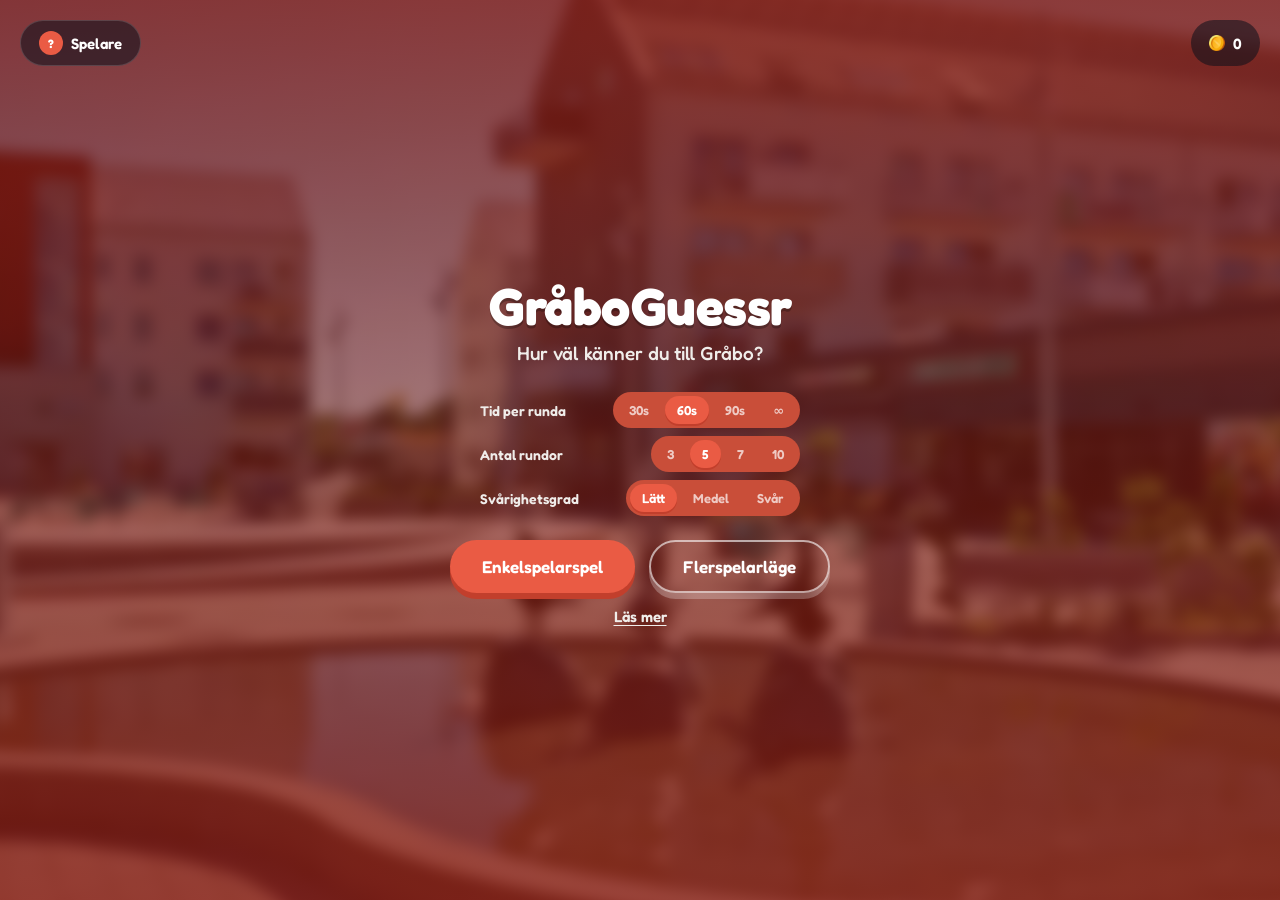
==== index.html @ 7922373d "Add coin icon to leaderboard rows, hide the scrollbar, clean up test accounts - Each leaderboard row" ====
<!DOCTYPE html>
<html lang="sv">
<head>
<meta charset="UTF-8">
<meta name="viewport" content="width=device-width, initial-scale=1.0">
<title>GråboGuessr</title>
<link rel="icon" href="favicon.ico">
<link rel="preconnect" href="https://fonts.googleapis.com">
<link rel="preconnect" href="https://fonts.gstatic.com" crossorigin>
<link href="https://fonts.googleapis.com/css2?family=Fredoka:wght@500;600;700&display=swap" rel="stylesheet">
<link rel="stylesheet" href="https://unpkg.com/leaflet@1.9.4/dist/leaflet.css" />
<link rel="stylesheet" href="style.css?v=23">
<!-- Inlined (not in style.css) so this renders instantly, before the
     external stylesheet has even finished loading - the whole point is to
     never show an unstyled flash while the background photo/font load in. -->
<style>
  #page-loading {
    position: fixed; inset: 0; z-index: 9999;
    background: #0C1220;
    display: flex; flex-direction: column; align-items: center; justify-content: center; gap: 16px;
    transition: opacity .4s ease;
  }
  #page-loading.fade-hidden { opacity: 0; pointer-events: none; }
  #page-loading .spinner {
    width: 44px; height: 44px; border-radius: 50%;
    border: 4px solid rgba(255,255,255,.25); border-top-color: #EA5B44;
    animation: page-loading-spin .8s linear infinite;
  }
  @keyframes page-loading-spin { to { transform: rotate(360deg); } }
  #page-loading p { color: #fff; font-family: system-ui, sans-serif; font-weight: 600; font-size: 15px; }
</style>
</head>
<body>

  <div id="page-loading">
    <div class="spinner"></div>
    <p>Laddar…</p>
  </div>
  <script>
    (function () {
      var el = document.getElementById('page-loading');
      var pending = 2;
      function done() {
        pending--;
        if (pending <= 0 && el) el.classList.add('fade-hidden');
      }
      var img = new Image();
      img.onload = done;
      img.onerror = done;
      img.src = 'assets/bg-torget.jpg';
      if (document.fonts && document.fonts.ready) {
        document.fonts.ready.then(done).catch(done);
      } else {
        done();
      }
      setTimeout(function () { if (el) el.classList.add('fade-hidden'); }, 4000);
    })();
  </script>

  <!-- Singleplayer game screen -->
  <div id="game" class="hidden">
    <div id="photo-panel">
      <img id="photo" src="" alt="Gissa var i Gråbo detta foto togs">
      <div id="hud">
        <span id="round-info">Round 1 / 5</span>
        <span id="score-info">Score: 0</span>
        <span id="timer-info" class="hidden"></span>
      </div>
      <button id="quit-btn" class="quit-btn">✕ Avsluta</button>
    </div>
    <div id="map-panel">
      <div id="map"></div>
      <button id="guess-btn" class="btn" disabled>Gissa</button>
    </div>
    <div id="round-loading" class="round-loading">
      <p>Laddar nästa runda…</p>
    </div>
  </div>

  <div id="result-modal" class="hidden">
    <div id="result-box">
      <h2 id="result-title"></h2>
      <p id="result-distance"></p>
      <p id="result-points"></p>
      <button id="next-btn" class="btn">Nästa runda</button>
    </div>
  </div>

  <!-- Start screen -->
  <div id="start-modal">
    <div id="top-pills">
      <div class="pill" id="user-pill">
        <span class="pill-avatar" id="user-pill-avatar">?</span>
        <span id="user-pill-name">Spelare</span>
      </div>
      <button class="pill pill-btn" id="leaderboard-btn">
        <img class="coin-icon" src="assets/coin-icon.png" alt="">
        <span id="points-display">0</span>
      </button>
    </div>
    <div id="start-box">
      <h1>GråboGuessr</h1>
      <p>Hur väl känner du till Gråbo?</p>

      <div id="sp-settings">
        <div class="lobby-setting-row">
          <label>Tid per runda</label>
          <div class="seg-group" id="sp-setting-timer">
            <button type="button" class="seg-btn" data-value="30">30s</button>
            <button type="button" class="seg-btn active" data-value="60">60s</button>
            <button type="button" class="seg-btn" data-value="90">90s</button>
            <button type="button" class="seg-btn" data-value="0" title="Ingen gräns">∞</button>
          </div>
        </div>
        <div class="lobby-setting-row">
          <label>Antal rundor</label>
          <div class="seg-group" id="sp-setting-rounds">
            <button type="button" class="seg-btn" data-value="3">3</button>
            <button type="button" class="seg-btn active" data-value="5">5</button>
            <button type="button" class="seg-btn" data-value="7">7</button>
            <button type="button" class="seg-btn" data-value="10">10</button>
          </div>
        </div>
        <div class="lobby-setting-row">
          <label>Svårighetsgrad</label>
          <div class="seg-group" id="sp-setting-difficulty">
            <button type="button" class="seg-btn active" data-value="easy">Lätt</button>
            <button type="button" class="seg-btn" data-value="medium">Medel</button>
            <button type="button" class="seg-btn" data-value="hard">Svår</button>
          </div>
        </div>
      </div>

      <div class="start-actions">
        <button id="start-btn" class="btn">Enkelspelarspel</button>
        <button id="multiplayer-btn" class="btn btn-outline">Flerspelarläge</button>
      </div>

      <button type="button" id="about-btn" class="text-link">Läs mer</button>
    </div>
  </div>

  <!-- About / rules info, opened via "Läs mer" -->
  <div id="about-modal" class="hidden">
    <div id="about-box">
      <h2>Om GråboGuessr</h2>
      <p>Fem foton, tagna runt om i Gråbo. Du placerar en nål på kartan där du tror bilden togs - ju närmare, desto fler poäng.</p>
      <p>Flerspelarläge låter dig och en vän tävla i samma rundor i realtid, med egna inställningar för antal rundor, tid per runda och svårighetsgrad.</p>
      <p>Dina Gråbopoäng sparas mellan omgångar och syns på topplistan.</p>
      <button type="button" id="about-close" class="btn">Stäng</button>
    </div>
  </div>

  <div id="end-modal" class="hidden">
    <div id="end-box">
      <h1>Spelet slut</h1>
      <p id="final-score"></p>
      <button id="restart-btn" class="btn">Spela igen</button>
    </div>
  </div>

  <!-- Username entry (first visit only) -->
  <div id="username-modal" class="hidden">
    <div id="username-box">
      <h1>Vem spelar?</h1>
      <p>Välj ett namn för topplistan. Du loggas in automatiskt nästa gång.</p>
      <form id="username-form">
        <input id="username-input" type="text" maxlength="24" placeholder="Ditt namn" autocomplete="off" required>
        <button id="username-submit" type="submit" class="btn">Klar</button>
      </form>
    </div>
  </div>

  <!-- Leaderboard -->
  <div id="leaderboard-modal" class="hidden">
    <div id="leaderboard-box">
      <h2>Topplista</h2>
      <ul id="leaderboard-list"></ul>
      <button id="leaderboard-close" class="btn">Stäng</button>
    </div>
  </div>

  <!-- Multiplayer: create/join -->
  <div id="multiplayer-modal" class="hidden">
    <div id="multiplayer-box">
      <h2>Flerspelarläge</h2>

      <div class="mp-section">
        <button id="mp-create-btn" class="btn">Skapa rum</button>
      </div>

      <div class="mp-divider">eller</div>

      <div class="mp-section mp-join-row">
        <input id="mp-join-code" type="text" maxlength="4" placeholder="KOD" autocomplete="off">
        <button id="mp-join-btn" class="btn btn-outline">Gå med</button>
      </div>

      <button id="mp-back-btn" class="btn btn-text">Tillbaka</button>
    </div>
  </div>

  <!-- Multiplayer: lobby -->
  <div id="lobby-modal" class="hidden">
    <div id="lobby-box">
      <h2>Mitt rum</h2>
      <div class="lobby-code-label">Kod</div>
      <div id="lobby-code"></div>
      <div class="lobby-code-label">Spelare</div>
      <ul id="lobby-players"></ul>

      <div class="lobby-code-label">Inställningar</div>
      <div id="lobby-settings">
        <div class="lobby-setting-row">
          <label>Tid per runda</label>
          <div class="seg-group" id="setting-timer">
            <button type="button" class="seg-btn" data-value="30">30s</button>
            <button type="button" class="seg-btn active" data-value="60">60s</button>
            <button type="button" class="seg-btn" data-value="90">90s</button>
            <button type="button" class="seg-btn" data-value="0" title="Ingen gräns">∞</button>
          </div>
        </div>
        <div class="lobby-setting-row">
          <label>Antal rundor</label>
          <div class="seg-group" id="setting-rounds">
            <button type="button" class="seg-btn" data-value="3">3</button>
            <button type="button" class="seg-btn active" data-value="5">5</button>
            <button type="button" class="seg-btn" data-value="7">7</button>
            <button type="button" class="seg-btn" data-value="10">10</button>
          </div>
        </div>
        <div class="lobby-setting-row">
          <label>Svårighetsgrad</label>
          <div class="seg-group" id="setting-difficulty">
            <button type="button" class="seg-btn active" data-value="easy">Lätt</button>
            <button type="button" class="seg-btn" data-value="medium">Medel</button>
            <button type="button" class="seg-btn" data-value="hard">Svår</button>
          </div>
        </div>
      </div>

      <button id="lobby-start-btn" class="btn hidden" disabled>Starta</button>
      <button id="lobby-leave-btn" class="btn btn-text">Lämna</button>
    </div>
  </div>

  <!-- Multiplayer game screen -->
  <div id="mp-game" class="hidden">
    <div class="photo-panel">
      <img id="mp-photo" src="" alt="Gissa var i Gråbo detta foto togs">
      <div class="hud">
        <span id="mp-round-info">Runda 1 / 5</span>
        <span id="mp-timer-info" class="hidden"></span>
      </div>
      <button id="mp-quit-btn" class="quit-btn">✕ Avsluta</button>
    </div>
    <div class="map-panel">
      <div id="mp-map"></div>
      <button id="mp-guess-btn" class="btn" disabled>Gissa</button>
    </div>
    <div id="mp-round-loading" class="round-loading">
      <p>Laddar nästa runda…</p>
    </div>
  </div>

  <!-- Multiplayer: round reveal -->
  <div id="mp-result-modal" class="hidden">
    <div class="result-box">
      <h2>Rundans resultat</h2>
      <div id="mp-result-text"></div>
      <p id="mp-result-waiting" class="hidden">Väntar på att värden ska fortsätta…</p>
      <button id="mp-next-btn" class="btn">Nästa runda</button>
    </div>
  </div>

  <!-- Multiplayer: final standings -->
  <div id="mp-final-modal" class="hidden">
    <div class="end-box">
      <h1>Spelet slut</h1>
      <ul id="mp-final-list"></ul>
      <button id="mp-final-close" class="btn">Klar</button>
    </div>
  </div>

  <!-- Multiplayer: blocking spinner for room create/join/start network calls -->
  <div id="mp-loading" class="hidden">
    <div class="spinner"></div>
    <p id="mp-loading-text">Laddar…</p>
  </div>

  <!-- Generic confirm dialog, replacing native confirm() - see customConfirm() in game.js -->
  <div id="confirm-modal" class="hidden">
    <div id="confirm-box">
      <p id="confirm-message"></p>
      <div class="confirm-actions">
        <button type="button" id="confirm-yes" class="btn">Ja</button>
        <button type="button" id="confirm-no" class="btn btn-outline">Avbryt</button>
      </div>
    </div>
  </div>

  <script src="https://unpkg.com/leaflet@1.9.4/dist/leaflet.js"></script>
  <script src="https://unpkg.com/leaflet-rotate@0.2.8/dist/leaflet-rotate-src.js"></script>
  <script src="https://www.gstatic.com/firebasejs/10.14.1/firebase-app-compat.js"></script>
  <script src="https://www.gstatic.com/firebasejs/10.14.1/firebase-auth-compat.js"></script>
  <script src="https://www.gstatic.com/firebasejs/10.14.1/firebase-firestore-compat.js"></script>
  <script src="firebase-config.js"></script>
  <script src="auth.js?v=2"></script>
  <script src="leaderboard.js?v=2"></script>
  <script src="spots.js?v=3"></script>
  <script src="game.js?v=16"></script>
  <script src="multiplayer.js?v=13"></script>
</body>
</html>
---- style.css ----
* { box-sizing: border-box; margin: 0; padding: 0; }

:root {
  --coral: #EA5B44;
  --coral-dark: #C23F2C;
  --coral-hover: #F16A52;
  --card: #E8563F;
  --card-field: #C94E39;
  --ink: #0C1220;
  --pill-bg: rgba(10, 16, 26, 0.55);
  --gold: #F2C14E;
  --gold-dark: #C9962C;
}

body {
  font-family: 'Fredoka', system-ui, sans-serif;
  overflow: hidden;
  height: 100vh;
  color: #fff;
  background: #0C1220;
}

/* The background photo lives on its own blurred, oversized layer (rather
   than a filter on body itself) so the blur never touches foreground text/
   buttons. Oversizing via scale keeps the blur's softened edges just
   outside the viewport instead of showing as a lighter border. */
body::before {
  content: '';
  position: fixed;
  inset: 0;
  background: url('assets/bg-torget.jpg') center/cover no-repeat;
  filter: blur(7px);
  transform: scale(1.08);
  z-index: 0;
  pointer-events: none;
}

body::after {
  content: '';
  position: fixed;
  inset: 0;
  background: linear-gradient(180deg, rgba(140,31,20,.82), rgba(140,31,20,.55) 45%, rgba(140,31,20,.78));
  z-index: 0;
  pointer-events: none;
}

/* Entrance animations - both use `both` fill-mode so the element holds its
   end state, and rely on a CSS quirk that's actually reliable across
   browsers: an element's `animation` restarts every time it goes from
   `display:none` back to rendered, since box generation happens fresh.
   That means these just work with the existing .hidden-toggling code with
   no JS changes needed. */
@keyframes modalPop {
  from { opacity: 0; transform: scale(.92) translateY(10px); }
  to { opacity: 1; transform: scale(1) translateY(0); }
}
@keyframes screenFade {
  from { opacity: 0; }
  to { opacity: 1; }
}

#game, #mp-game {
  display: flex; height: 100vh; width: 100vw; position: relative; z-index: 1;
  animation: screenFade .3s ease both;
}

#photo-panel, .photo-panel { flex: 1; position: relative; background: #111; overflow: hidden; }
/* The app's captured JPEGs carry a stale/incorrect EXIF orientation tag from
   the phone even though the stored pixels are already right-side up - so
   force browsers to ignore that tag and render the raw pixels as-is. */
#photo, #mp-photo {
  width: 100%; height: 100%; object-fit: cover; display: block; image-orientation: none;
  cursor: zoom-in; transform-origin: 50% 50%; user-select: none;
}

#hud, .hud {
  position: absolute; top: 14px; left: 14px;
  display: flex; gap: 10px;
}
#hud span, .hud span {
  background: var(--pill-bg); color: #fff;
  padding: 8px 16px; border-radius: 999px;
  font-weight: 600; font-size: 14px;
  border: 1px solid rgba(255,255,255,0.15);
}

/* Lets a player bail out of a game/room in progress - mirrors the HUD
   pills' look but sits top-right and is clickable. */
.quit-btn {
  position: absolute; top: 14px; right: 14px; z-index: 1000;
  font-family: 'Fredoka', system-ui, sans-serif;
  background: var(--pill-bg); color: #fff;
  padding: 8px 16px; border-radius: 999px;
  font-weight: 600; font-size: 14px; border: 1px solid rgba(255,255,255,0.15);
  cursor: pointer;
}
.quit-btn:hover { background: rgba(10,16,26,0.75); }

#map-panel, .map-panel {
  width: 380px; position: relative; border-left: 3px solid var(--coral-dark);
  transition: width .25s ease;
  z-index: 2;
}
#map-panel:hover, .map-panel:hover { width: 60%; }
/* Once the round's result is in, the map takes over most of the screen
   automatically (no hover needed) so both pins and the real spot are easy
   to read while the result card is up. */
#map-panel.reveal, .map-panel.reveal,
#map-panel.reveal:hover, .map-panel.reveal:hover { width: 78%; }
#map, #mp-map { width: 100%; height: 100%; }

/* Trim Leaflet's attribution box down so it's a quiet corner label, not a bar. */
.leaflet-control-attribution {
  background: rgba(10,16,26,0.55) !important; color: #eee !important;
  font-size: 5px !important; padding: 0 3px !important; line-height: 1.3 !important;
}
.leaflet-control-attribution a { color: #fff !important; }

#guess-btn, #mp-guess-btn {
  position: absolute; bottom: 20px; left: 50%; transform: translateX(-50%);
  z-index: 1000;
}

.btn {
  font-family: 'Fredoka', system-ui, sans-serif;
  padding: 14px 32px; font-size: 17px; font-weight: 600;
  background: var(--coral); color: #fff; border: none; border-radius: 999px;
  cursor: pointer; box-shadow: 0 6px 0 var(--coral-dark);
  transition: transform .12s cubic-bezier(.2,.8,.3,1.2), box-shadow .12s ease, background .15s ease;
}
.btn:hover { background: var(--coral-hover); transform: translateY(-2px); box-shadow: 0 8px 0 var(--coral-dark); }
.btn:active { transform: translateY(4px); box-shadow: 0 2px 0 var(--coral-dark); }
.btn:disabled {
  background: #8a8f99; box-shadow: 0 6px 0 #6b6f78; cursor: not-allowed;
}
.btn:disabled:hover { background: #8a8f99; transform: none; box-shadow: 0 6px 0 #6b6f78; }
.btn:disabled:active { transform: none; box-shadow: 0 6px 0 #6b6f78; }

/* Secondary button style - outlined, for the "less primary" of two actions. */
.btn-outline {
  background: transparent; color: #fff;
  box-shadow: 0 6px 0 rgba(255,255,255,.25);
  border: 2px solid rgba(255,255,255,.6);
}
.btn-outline:hover {
  background: rgba(255,255,255,.1);
  box-shadow: 0 8px 0 rgba(255,255,255,.25);
}
.btn-outline:active { box-shadow: 0 2px 0 rgba(255,255,255,.25); }

/* Plain text button - for low-emphasis actions like "back" / "leave". */
.btn-text {
  background: transparent; color: #F0EDEA;
  box-shadow: none; padding: 10px 20px; font-size: 15px;
  text-decoration: underline; text-underline-offset: 3px;
}
.btn-text:hover { background: transparent; color: #fff; }
.btn-text:active { transform: none; }

.hidden { display: none !important; }

#result-modal, #start-modal, #end-modal, #username-modal, #leaderboard-modal,
#multiplayer-modal, #lobby-modal, #mp-result-modal, #mp-final-modal, #about-modal {
  position: fixed; inset: 0;
  display: flex; align-items: center; justify-content: center; z-index: 2000;
  text-align: center;
}

/* Only the start menu shows the blurred photo. Every other screen you
   navigate to (as opposed to overlays like the round-result reveal, which
   deliberately floats over the still-visible game) fills the whole
   viewport with the brand color instead - there's nothing behind it, so
   no floating "window" is needed. */
#username-modal, #leaderboard-modal, #multiplayer-modal, #lobby-modal,
#about-modal, #end-modal, #mp-final-modal {
  background: var(--card);
}

#start-modal, #end-modal { flex-direction: column; gap: 8px; }
#start-box, #end-box { animation: modalPop .3s cubic-bezier(.2,.8,.3,1.1) both; }

#start-box h1, #end-box h1, .end-box h1 {
  font-size: 52px; font-weight: 700; letter-spacing: -0.5px;
  text-shadow: 0 3px 0 rgba(0,0,0,.25);
  margin-bottom: 4px;
}
#start-box p {
  font-size: 19px; font-weight: 500; color: #F0EDEA;
  margin-bottom: 28px; max-width: 480px;
}
#end-box #final-score {
  font-size: 20px; font-weight: 600; margin-bottom: 24px; color: #F0EDEA;
}
.end-box {
  max-width: 420px;
  animation: modalPop .3s cubic-bezier(.2,.8,.3,1.1) both;
}

/* The result modal floats over the still-live photo/map, so only the card
   itself should catch clicks/scroll - the invisible backdrop area must let
   zoom, pan and the map's hover-grow keep working underneath it. */
#result-modal, #mp-result-modal { pointer-events: none; }
#result-box, .result-box {
  pointer-events: auto;
  background: var(--card);
  padding: 32px 40px; border-radius: 24px;
  border: 1px solid rgba(255,255,255,0.15);
  box-shadow: 0 10px 0 var(--coral-dark), 0 20px 40px rgba(0,0,0,.4);
  max-width: 420px;
  animation: modalPop .3s cubic-bezier(.2,.8,.3,1.1) both;
}
#result-box h2, .result-box h2 { font-size: 26px; margin-bottom: 14px; }
#result-box p, .result-box p { margin: 6px 0; font-size: 16px; font-weight: 500; }
#result-box #next-btn { margin-top: 18px; }
.result-box #mp-next-btn { margin-top: 18px; }
#mp-result-text { margin: 6px 0 4px; font-size: 16px; font-weight: 500; text-align: left; }
#mp-result-text div { margin: 4px 0; }
#mp-result-waiting { font-size: 14px; color: #F0EDEA; margin: 10px 0; }

/* Top-left username pill / top-right Gråbopoäng pill, like the mockups. */
#top-pills {
  position: fixed; top: 20px; left: 20px; right: 20px;
  display: flex; justify-content: space-between; z-index: 2100;
}
.pill {
  background: var(--pill-bg); border: 1px solid rgba(255,255,255,.15);
  border-radius: 999px; padding: 10px 18px;
  font-weight: 600; font-size: 15px; color: #fff;
  display: flex; align-items: center; gap: 8px;
  transition: transform .15s ease;
}
button.pill-btn {
  font-family: inherit; border: none; cursor: pointer;
}
button.pill-btn:hover { transform: translateY(-1px); }
.coin-icon {
  width: 16px; height: 16px; display: block;
}

/* Lightweight stand-in avatar (first letter of the player's name) next to
   the username pill, echoing the profile-picture slot in the mockup
   without building a whole upload feature. */
.pill-avatar {
  width: 24px; height: 24px; border-radius: 50%;
  background: var(--coral); color: #fff;
  display: flex; align-items: center; justify-content: center;
  font-size: 12px; font-weight: 700; flex-shrink: 0;
}

.start-actions {
  display: flex; gap: 14px; justify-content: center; flex-wrap: wrap;
}

/* "Läs mer" under the start buttons, opening the about modal - a quiet
   text link, not another button, so it doesn't compete with the CTAs. */
.text-link {
  background: none; border: none; color: #F0EDEA;
  font-family: 'Fredoka', system-ui, sans-serif; font-size: 15px; font-weight: 600;
  text-decoration: underline; text-underline-offset: 3px;
  cursor: pointer; margin-top: 14px; transition: color .15s ease;
}
.text-link:hover { color: #fff; }

/* These used to be floating cards; now the whole screen (#username-modal
   etc.) is already the brand color, so the box just sizes/centers the
   content instead of drawing its own nested "window". */
#username-box, #leaderboard-box, #multiplayer-box, #lobby-box, #about-box {
  max-width: 380px; width: 90vw;
  animation: modalPop .3s cubic-bezier(.2,.8,.3,1.1) both;
}
#username-box h1, #leaderboard-box h2, #multiplayer-box h2, #lobby-box h2, #about-box h2 {
  font-size: 30px; margin-bottom: 10px;
}
#username-box p { font-size: 15px; color: #F0EDEA; margin-bottom: 20px; }
#about-box p { font-size: 15px; color: #F0EDEA; margin: 10px 0; text-align: left; }
#about-box #about-close { margin-top: 14px; }

#username-form { display: flex; flex-direction: column; gap: 14px; }
#username-input, #mp-join-code {
  font-family: 'Fredoka', system-ui, sans-serif;
  padding: 12px 18px; font-size: 16px; font-weight: 600;
  border-radius: 999px; border: 2px solid var(--card-field);
  background: var(--card-field); color: #fff; text-align: center;
}
#username-input::placeholder, #mp-join-code::placeholder { color: rgba(255,255,255,.6); }
#username-input:focus, #mp-join-code:focus { outline: 2px solid #fff; }
#mp-join-code { text-transform: uppercase; letter-spacing: 3px; }

#leaderboard-list {
  list-style: none; margin: 16px 0; max-height: 50vh; overflow-y: auto;
  scrollbar-width: none; -ms-overflow-style: none;
}
#leaderboard-list::-webkit-scrollbar { display: none; }
.leaderboard-row, .mp-final-row {
  display: flex; align-items: center; gap: 12px;
  padding: 8px 10px; border-radius: 12px; font-weight: 600;
}
.leaderboard-row.me, .mp-final-row.me { background: rgba(255,255,255,.12); }
.leaderboard-row .points, .mp-final-row .points {
  display: flex; align-items: center; gap: 6px;
}
.leaderboard-row .rank, .mp-final-row .rank { width: 24px; color: var(--gold); }
.leaderboard-row .name, .mp-final-row .name { flex: 1; text-align: left; }
.leaderboard-empty { padding: 10px; color: #F0EDEA; font-weight: 500; }

.mp-section { margin: 10px 0; }
.mp-divider { color: #F0EDEA; font-size: 13px; margin: 4px 0; }
.mp-join-row { display: flex; gap: 10px; justify-content: center; }
.mp-join-row #mp-join-code { width: 110px; }

.lobby-code-label { font-size: 13px; color: #F0EDEA; margin-top: 16px; text-transform: uppercase; letter-spacing: 1px; }
#lobby-code {
  font-size: 40px; font-weight: 700; letter-spacing: 6px;
  margin: 6px 0 4px;
}
#lobby-players { list-style: none; margin: 8px 0 20px; }
#lobby-players li { padding: 6px 0; font-weight: 600; }

#lobby-settings { margin: 6px 0 4px; }
.lobby-setting-row {
  display: flex; align-items: center; justify-content: space-between;
  gap: 10px; margin: 8px 0;
}
.lobby-setting-row label { font-size: 14px; font-weight: 600; color: #F0EDEA; }

/* Segmented pill control - replaces native <select> for settings so they
   fit the game's own rounded-pill language instead of default browser
   dropdown chrome, and gives real click targets to animate. */
.seg-group {
  display: flex; gap: 4px; background: var(--card-field);
  border-radius: 999px; padding: 4px;
}
.seg-btn {
  font-family: 'Fredoka', system-ui, sans-serif; font-weight: 600; font-size: 13px;
  padding: 6px 12px; border-radius: 999px; border: none; background: transparent;
  color: rgba(255,255,255,.7); cursor: pointer;
  transition: background .15s ease, color .15s ease, transform .1s ease;
}
.seg-btn:hover:not(.active):not(:disabled) { background: rgba(255,255,255,.08); color: #fff; }
.seg-btn.active {
  background: var(--coral); color: #fff; box-shadow: 0 2px 0 var(--coral-dark);
}
.seg-btn:active:not(:disabled) { transform: scale(.92); }
.seg-btn:disabled { cursor: not-allowed; opacity: .55; }

#lobby-start-btn {
  margin-top: 12px; text-transform: uppercase; letter-spacing: 1px;
}
#lobby-leave-btn { margin-top: 6px; }

/* Difficulty filters applied to the photo (#photo or #mp-photo) - "medium"/
   "hard" make it harder to read without changing the underlying image.
   Shared by singleplayer and multiplayer. */
.difficulty-medium { filter: blur(3px); }
.difficulty-hard { filter: blur(6px) grayscale(50%); }

/* Black cover shown while the next round's photo loads, so players never
   see a half-loaded or stale image; fades out once it's ready. Shared by
   #round-loading (singleplayer) and #mp-round-loading (multiplayer). */
.round-loading {
  position: absolute; inset: 0; z-index: 50;
  background: #000; display: flex; align-items: center; justify-content: center;
  transition: opacity .4s ease; opacity: 1;
}
.round-loading p { font-size: 20px; font-weight: 600; color: #fff; }
.round-loading.fade-hidden { opacity: 0; pointer-events: none; }

/* Singleplayer's settings selects live on the start screen (not in a fixed-
   width card like the lobby), so give the row group its own column width. */
#sp-settings { margin: 4px 0 24px; }
#sp-settings .lobby-setting-row { max-width: 320px; margin: 8px auto; }

#mp-final-list { list-style: none; margin: 16px 0; text-align: left; }

/* Blocking spinner shown during room create/join/start network round-trips,
   so those clicks don't look like nothing happened while Firestore responds. */
#mp-loading {
  position: fixed; inset: 0; z-index: 2200;
  display: flex; flex-direction: column; align-items: center; justify-content: center;
  gap: 16px; background: rgba(8,14,26,.6);
}
#mp-loading p { font-weight: 600; font-size: 16px; }
.spinner {
  width: 40px; height: 40px; border-radius: 50%;
  border: 4px solid rgba(255,255,255,.25); border-top-color: #fff;
  animation: mp-spin .8s linear infinite;
}
@keyframes mp-spin { to { transform: rotate(360deg); } }

/* Custom confirm dialog (replaces native confirm()) - dims whatever's
   behind it (live game, map, or a solid-color menu page) so the card
   reads clearly either way. */
#confirm-modal {
  position: fixed; inset: 0; z-index: 2500;
  display: flex; align-items: center; justify-content: center;
  background: rgba(8,14,26,.6);
}
#confirm-box {
  background: var(--card); padding: 28px 32px; border-radius: 24px;
  border: 1px solid rgba(255,255,255,0.15);
  box-shadow: 0 10px 0 var(--coral-dark), 0 20px 40px rgba(0,0,0,.4);
  max-width: 360px; width: 90vw;
  text-align: center;
  animation: modalPop .25s cubic-bezier(.2,.8,.3,1.1) both;
}
#confirm-message { font-size: 18px; font-weight: 600; margin-bottom: 22px; }
.confirm-actions { display: flex; gap: 12px; justify-content: center; }
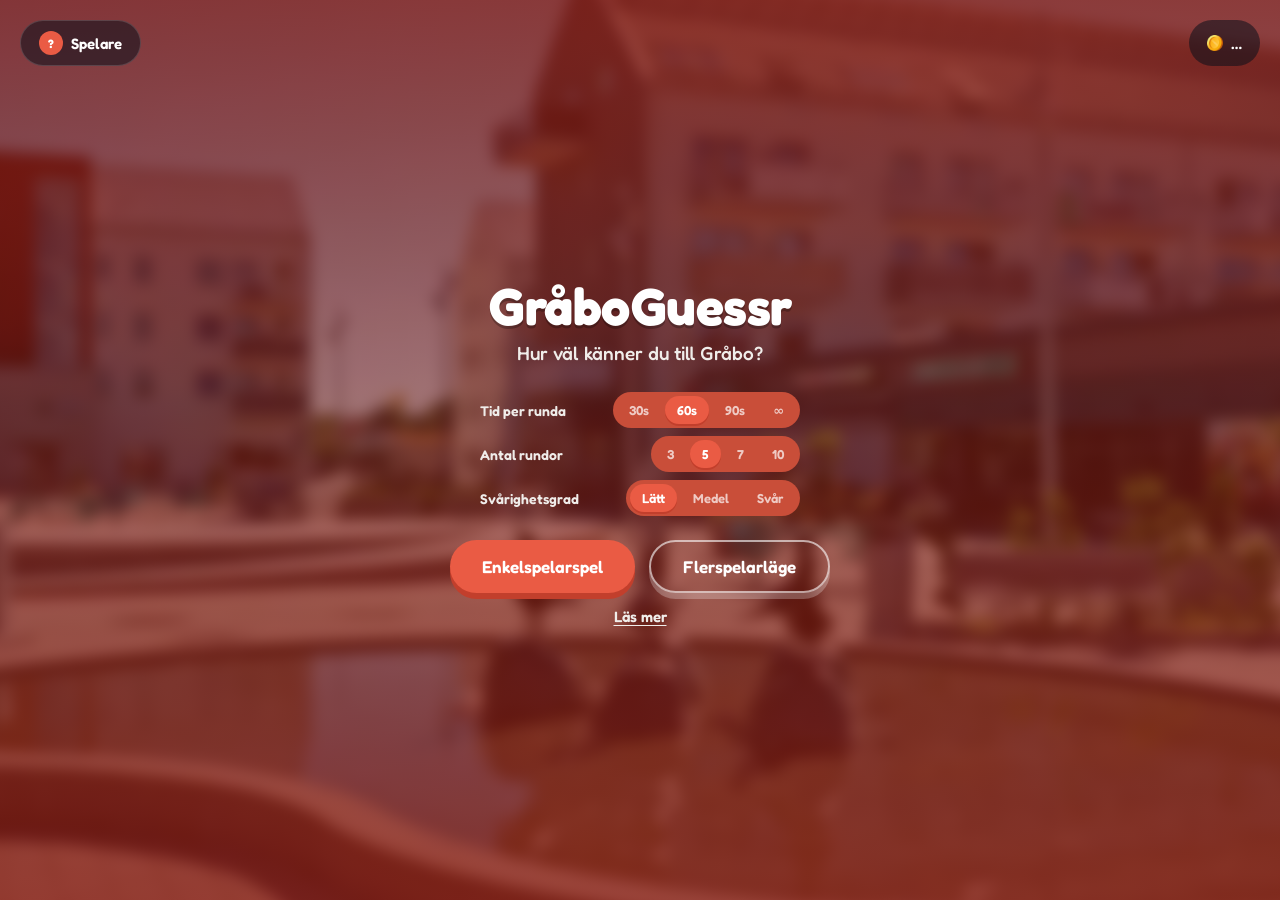
==== commit a336eb8b: "Show a loading placeholder for Gråbopoäng instead of a misleading "0" The points pill started with a" ====
--- a/index.html
+++ b/index.html
@@ -9,7 +9,7 @@
 <link rel="preconnect" href="https://fonts.gstatic.com" crossorigin>
 <link href="https://fonts.googleapis.com/css2?family=Fredoka:wght@500;600;700&display=swap" rel="stylesheet">
 <link rel="stylesheet" href="https://unpkg.com/leaflet@1.9.4/dist/leaflet.css" />
-<link rel="stylesheet" href="style.css?v=23">
+<link rel="stylesheet" href="style.css?v=24">
 <!-- Inlined (not in style.css) so this renders instantly, before the
      external stylesheet has even finished loading - the whole point is to
      never show an unstyled flash while the background photo/font load in. -->
@@ -95,7 +95,7 @@
       </div>
       <button class="pill pill-btn" id="leaderboard-btn">
         <img class="coin-icon" src="assets/coin-icon.png" alt="">
-        <span id="points-display">0</span>
+        <span id="points-display" class="loading">…</span>
       </button>
     </div>
     <div id="start-box">
@@ -305,8 +305,8 @@
   <script src="https://www.gstatic.com/firebasejs/10.14.1/firebase-auth-compat.js"></script>
   <script src="https://www.gstatic.com/firebasejs/10.14.1/firebase-firestore-compat.js"></script>
   <script src="firebase-config.js"></script>
-  <script src="auth.js?v=2"></script>
-  <script src="leaderboard.js?v=2"></script>
+  <script src="auth.js?v=4"></script>
+  <script src="leaderboard.js?v=3"></script>
   <script src="spots.js?v=3"></script>
   <script src="game.js?v=16"></script>
   <script src="multiplayer.js?v=13"></script>
--- a/style.css
+++ b/style.css
@@ -237,6 +237,14 @@
   width: 16px; height: 16px; display: block;
 }
 
+/* Shown on #points-display until the real Gråbopoäng total has loaded from
+   Firestore, so it reads as "still loading" rather than "you have 0". */
+@keyframes pill-pulse {
+  0%, 100% { opacity: 1; }
+  50% { opacity: .35; }
+}
+#points-display.loading { animation: pill-pulse 1.1s ease-in-out infinite; }
+
 /* Lightweight stand-in avatar (first letter of the player's name) next to
    the username pill, echoing the profile-picture slot in the mockup
    without building a whole upload feature. */
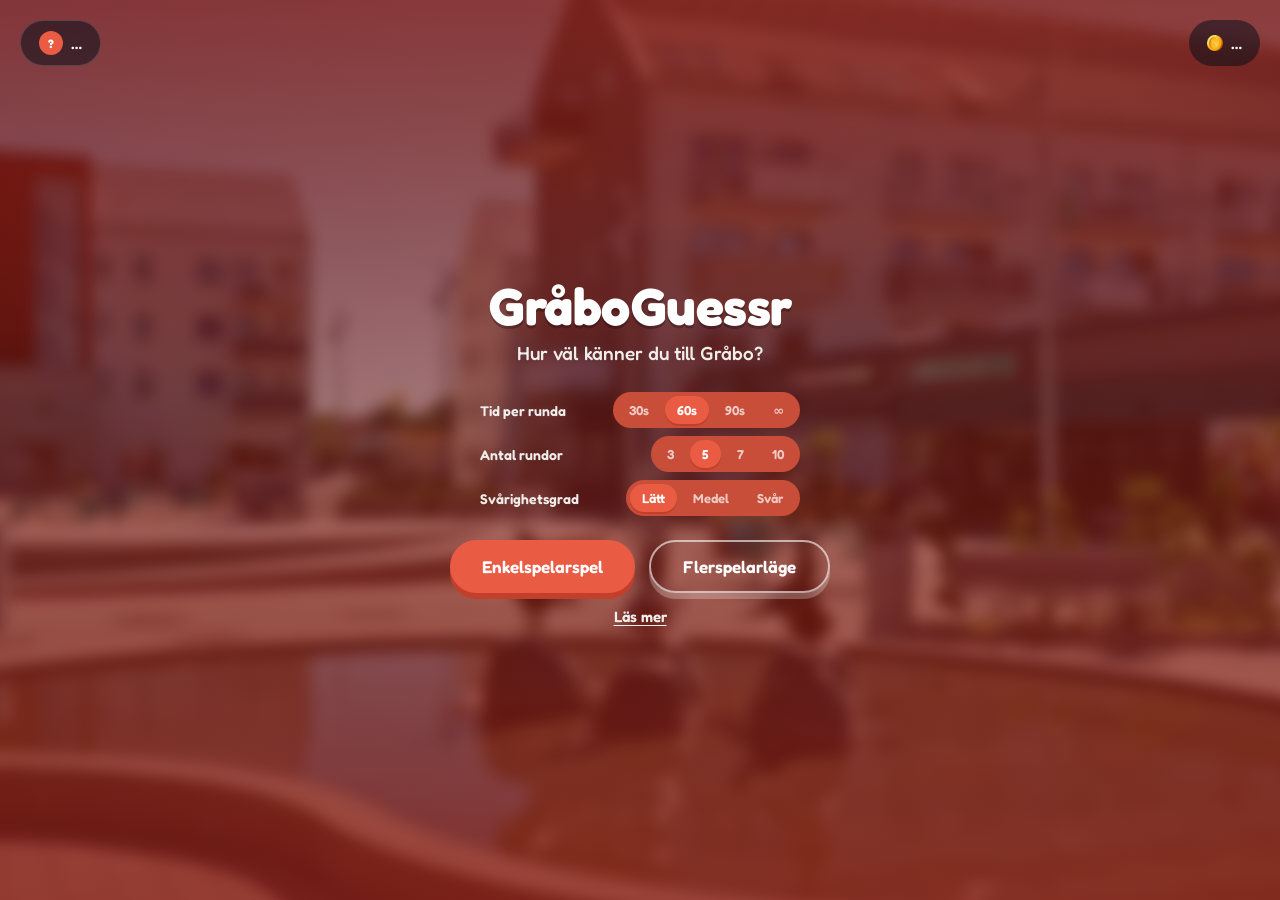
==== commit b7dcfd81: "Show a loading placeholder for the username/avatar too Same issue as the points pill: the name and a" ====
--- a/index.html
+++ b/index.html
@@ -9,7 +9,7 @@
 <link rel="preconnect" href="https://fonts.gstatic.com" crossorigin>
 <link href="https://fonts.googleapis.com/css2?family=Fredoka:wght@500;600;700&display=swap" rel="stylesheet">
 <link rel="stylesheet" href="https://unpkg.com/leaflet@1.9.4/dist/leaflet.css" />
-<link rel="stylesheet" href="style.css?v=24">
+<link rel="stylesheet" href="style.css?v=25">
 <!-- Inlined (not in style.css) so this renders instantly, before the
      external stylesheet has even finished loading - the whole point is to
      never show an unstyled flash while the background photo/font load in. -->
@@ -90,8 +90,8 @@
   <div id="start-modal">
     <div id="top-pills">
       <div class="pill" id="user-pill">
-        <span class="pill-avatar" id="user-pill-avatar">?</span>
-        <span id="user-pill-name">Spelare</span>
+        <span class="pill-avatar loading" id="user-pill-avatar">?</span>
+        <span id="user-pill-name" class="loading">…</span>
       </div>
       <button class="pill pill-btn" id="leaderboard-btn">
         <img class="coin-icon" src="assets/coin-icon.png" alt="">
@@ -305,7 +305,7 @@
   <script src="https://www.gstatic.com/firebasejs/10.14.1/firebase-auth-compat.js"></script>
   <script src="https://www.gstatic.com/firebasejs/10.14.1/firebase-firestore-compat.js"></script>
   <script src="firebase-config.js"></script>
-  <script src="auth.js?v=4"></script>
+  <script src="auth.js?v=5"></script>
   <script src="leaderboard.js?v=3"></script>
   <script src="spots.js?v=3"></script>
   <script src="game.js?v=16"></script>
--- a/style.css
+++ b/style.css
@@ -237,13 +237,14 @@
   width: 16px; height: 16px; display: block;
 }
 
-/* Shown on #points-display until the real Gråbopoäng total has loaded from
-   Firestore, so it reads as "still loading" rather than "you have 0". */
+/* Shown on the points/name/avatar pills until their real values have
+   loaded from Firestore, so they read as "still loading" rather than
+   showing a placeholder as if it were the real value. */
 @keyframes pill-pulse {
   0%, 100% { opacity: 1; }
   50% { opacity: .35; }
 }
-#points-display.loading { animation: pill-pulse 1.1s ease-in-out infinite; }
+.loading { animation: pill-pulse 1.1s ease-in-out infinite; }
 
 /* Lightweight stand-in avatar (first letter of the player's name) next to
    the username pill, echoing the profile-picture slot in the mockup
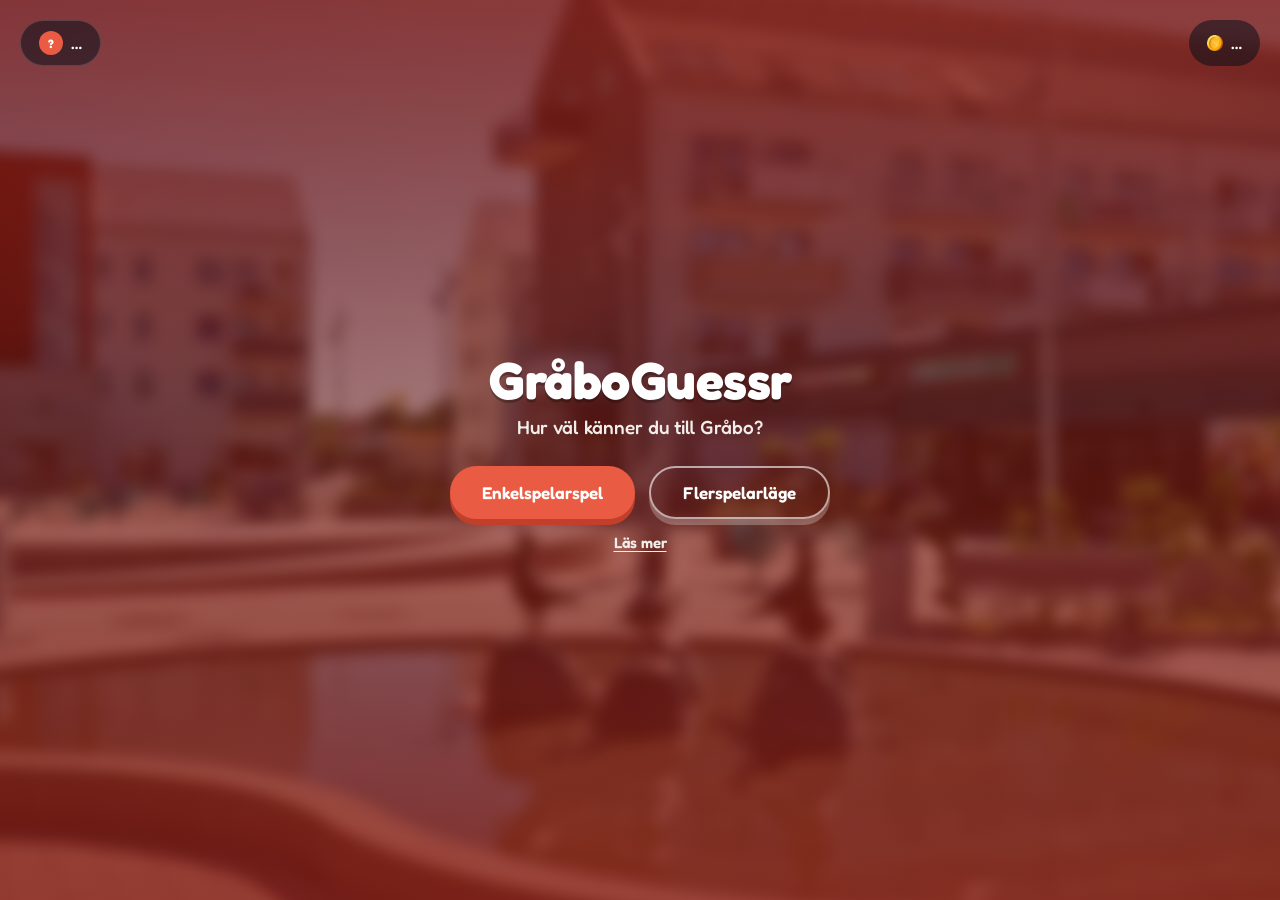
==== commit 014b7bf6: "Move singleplayer settings into their own screen after "Enkelspelarspel" The round timer/count/diffi" ====
--- a/index.html
+++ b/index.html
@@ -9,7 +9,7 @@
 <link rel="preconnect" href="https://fonts.gstatic.com" crossorigin>
 <link href="https://fonts.googleapis.com/css2?family=Fredoka:wght@500;600;700&display=swap" rel="stylesheet">
 <link rel="stylesheet" href="https://unpkg.com/leaflet@1.9.4/dist/leaflet.css" />
-<link rel="stylesheet" href="style.css?v=25">
+<link rel="stylesheet" href="style.css?v=26">
 <!-- Inlined (not in style.css) so this renders instantly, before the
      external stylesheet has even finished loading - the whole point is to
      never show an unstyled flash while the background photo/font load in. -->
@@ -102,6 +102,19 @@
       <h1>GråboGuessr</h1>
       <p>Hur väl känner du till Gråbo?</p>
 
+      <div class="start-actions">
+        <button id="start-btn" class="btn">Enkelspelarspel</button>
+        <button id="multiplayer-btn" class="btn btn-outline">Flerspelarläge</button>
+      </div>
+
+      <button type="button" id="about-btn" class="text-link">Läs mer</button>
+    </div>
+  </div>
+
+  <!-- Singleplayer: settings, shown after clicking "Enkelspelarspel" -->
+  <div id="sp-settings-modal" class="hidden">
+    <div id="sp-settings-box">
+      <h2>Enkelspelarspel</h2>
       <div id="sp-settings">
         <div class="lobby-setting-row">
           <label>Tid per runda</label>
@@ -130,13 +143,8 @@
           </div>
         </div>
       </div>
-
-      <div class="start-actions">
-        <button id="start-btn" class="btn">Enkelspelarspel</button>
-        <button id="multiplayer-btn" class="btn btn-outline">Flerspelarläge</button>
-      </div>
-
-      <button type="button" id="about-btn" class="text-link">Läs mer</button>
+      <button type="button" id="sp-start-confirm-btn" class="btn">Starta</button>
+      <button type="button" id="sp-settings-back-btn" class="btn btn-text">Tillbaka</button>
     </div>
   </div>
 
@@ -308,7 +316,7 @@
   <script src="auth.js?v=5"></script>
   <script src="leaderboard.js?v=3"></script>
   <script src="spots.js?v=3"></script>
-  <script src="game.js?v=16"></script>
-  <script src="multiplayer.js?v=13"></script>
+  <script src="game.js?v=17"></script>
+  <script src="multiplayer.js?v=14"></script>
 </body>
 </html>
--- a/style.css
+++ b/style.css
@@ -160,7 +160,8 @@
 .hidden { display: none !important; }
 
 #result-modal, #start-modal, #end-modal, #username-modal, #leaderboard-modal,
-#multiplayer-modal, #lobby-modal, #mp-result-modal, #mp-final-modal, #about-modal {
+#multiplayer-modal, #lobby-modal, #mp-result-modal, #mp-final-modal, #about-modal,
+#sp-settings-modal {
   position: fixed; inset: 0;
   display: flex; align-items: center; justify-content: center; z-index: 2000;
   text-align: center;
@@ -172,7 +173,7 @@
    viewport with the brand color instead - there's nothing behind it, so
    no floating "window" is needed. */
 #username-modal, #leaderboard-modal, #multiplayer-modal, #lobby-modal,
-#about-modal, #end-modal, #mp-final-modal {
+#about-modal, #end-modal, #mp-final-modal, #sp-settings-modal {
   background: var(--card);
 }
 
@@ -273,11 +274,11 @@
 /* These used to be floating cards; now the whole screen (#username-modal
    etc.) is already the brand color, so the box just sizes/centers the
    content instead of drawing its own nested "window". */
-#username-box, #leaderboard-box, #multiplayer-box, #lobby-box, #about-box {
+#username-box, #leaderboard-box, #multiplayer-box, #lobby-box, #about-box, #sp-settings-box {
   max-width: 380px; width: 90vw;
   animation: modalPop .3s cubic-bezier(.2,.8,.3,1.1) both;
 }
-#username-box h1, #leaderboard-box h2, #multiplayer-box h2, #lobby-box h2, #about-box h2 {
+#username-box h1, #leaderboard-box h2, #multiplayer-box h2, #lobby-box h2, #about-box h2, #sp-settings-box h2 {
   font-size: 30px; margin-bottom: 10px;
 }
 #username-box p { font-size: 15px; color: #F0EDEA; margin-bottom: 20px; }
@@ -374,10 +375,11 @@
 .round-loading p { font-size: 20px; font-weight: 600; color: #fff; }
 .round-loading.fade-hidden { opacity: 0; pointer-events: none; }
 
-/* Singleplayer's settings selects live on the start screen (not in a fixed-
-   width card like the lobby), so give the row group its own column width. */
-#sp-settings { margin: 4px 0 24px; }
-#sp-settings .lobby-setting-row { max-width: 320px; margin: 8px auto; }
+#sp-settings { margin: 6px 0 4px; }
+#sp-start-confirm-btn {
+  margin-top: 12px; text-transform: uppercase; letter-spacing: 1px;
+}
+#sp-settings-back-btn { margin-top: 6px; }
 
 #mp-final-list { list-style: none; margin: 16px 0; text-align: left; }
 
